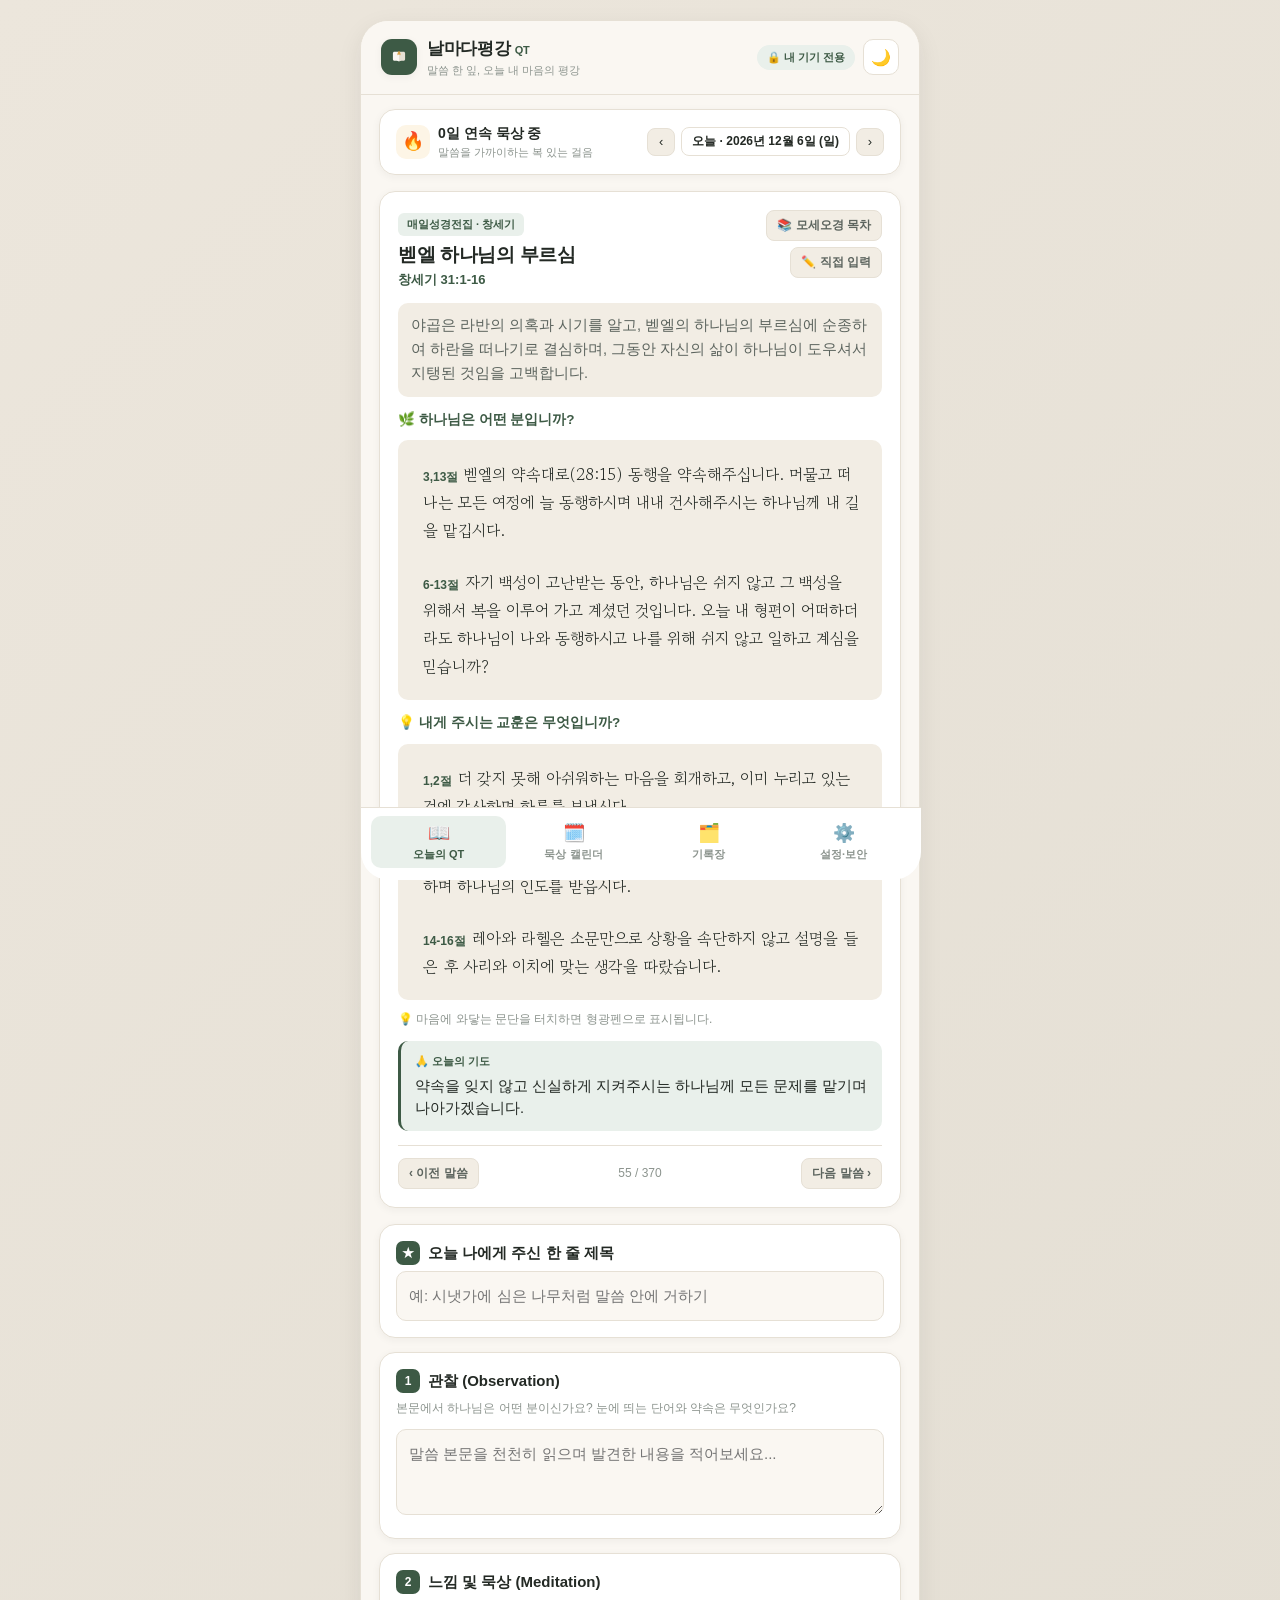
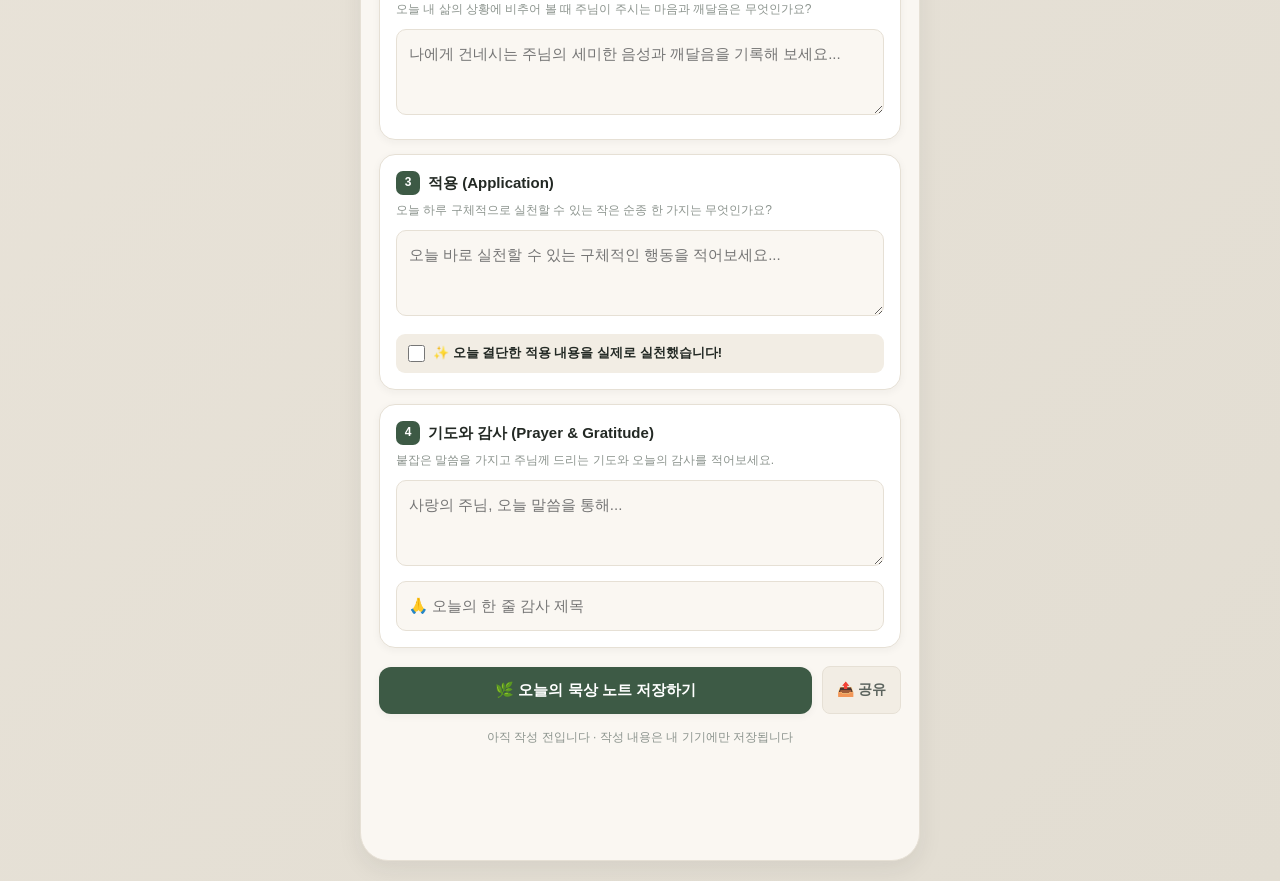
==== index.html @ 90fc3714 "날마다평강 말씀묵상 앱 Co-Authored-By: Claude Fable 5.2 <noreply@anthropic.com>" ====
<!DOCTYPE html>
<html lang="ko">
<head>
  <meta charset="UTF-8" />
  <meta name="viewport" content="width=device-width, initial-scale=1.0, maximum-scale=1.0, user-scalable=no" />
  <meta name="apple-mobile-web-app-capable" content="yes" />
  <meta name="apple-mobile-web-app-status-bar-style" content="default" />
  <meta name="apple-mobile-web-app-title" content="날마다평강" />
  <meta name="theme-color" content="#2F4B38" />
  <title>날마다평강 - 말씀 한 잎, 하루의 평강</title>
  <link rel="icon" type="image/svg+xml" href="./icon.svg" />
  <link rel="apple-touch-icon" href="./icon.svg" />
  <link rel="manifest" href="./manifest.json" />
  <link rel="preconnect" href="https://fonts.googleapis.com" />
  <link rel="preconnect" href="https://fonts.gstatic.com" crossorigin />
  <link
    href="https://fonts.googleapis.com/css2?family=Gaegu:wght@400;700&family=Gowun+Batang:wght@400;700&family=Gowun+Dodum&family=Hahmlet:wght@400;600&family=IBM+Plex+Sans+KR:wght@400;600&family=Jua&family=Nanum+Gothic:wght@400;700&family=Nanum+Myeongjo:wght@400;700&family=Nanum+Pen+Script&family=Noto+Sans+KR:wght@400;500;700&family=Noto+Serif+KR:wght@400;600&family=Sunflower:wght@300;500&display=swap"
    rel="stylesheet"
  />
  <link rel="stylesheet" href="./styles.css" />
</head>
<body>
  <div class="app-shell">
    <!-- 상단 헤더 -->
    <header class="app-header">
      <div class="brand-group">
        <div class="brand-logo" aria-hidden="true">
          <svg viewBox="0 0 512 512" width="24" height="24">
            <path d="M126 176c0-18 14-32 32-32h82c10 0 16 6 16 14v196c-14-10-32-16-54-16h-44c-18 0-32-14-32-32V176z" fill="#FAF7F2"/>
            <path d="M386 176c0-18-14-32-32-32h-82c-10 0-16 6-16 14v196c14-10 32-16 54-16h44c18 0 32-14 32-32V176z" fill="#E6E0D5"/>
            <path d="M256 124c-26 30-38 64-32 96 18-4 32-18 32-38 0 20 14 34 32 38 6-32-6-66-32-96z" fill="#D8A24A"/>
          </svg>
        </div>
        <div>
          <div class="brand-title">날마다평강 <span style="font-size:11px;font-weight:600;color:var(--accent-primary);">QT</span></div>
          <div class="brand-subtitle">말씀 한 잎, 오늘 내 마음의 평강</div>
        </div>
      </div>

      <div class="header-actions">
        <button class="privacy-pill" id="privacyBadgeBtn" title="내 기기에만 저장됨">
          <span>🔒 내 기기 전용</span>
        </button>
        <button class="icon-btn" id="themeToggleBtn" title="다크모드 전환" aria-label="테마 전환">🌙</button>
      </div>
    </header>

    <!-- 상단 스트릭 및 날짜 이동 바 -->
    <section class="streak-bar">
      <div class="streak-item">
        <div class="streak-badge">🔥</div>
        <div>
          <div class="streak-text-main" id="headerStreakCount">0일 연속 묵상 중</div>
          <div class="streak-text-sub">말씀을 가까이하는 복 있는 걸음</div>
        </div>
      </div>

      <div class="date-navigator">
        <button class="date-nav-btn" id="prevDateBtn" title="이전 날짜">‹</button>
        <button class="current-date-btn" id="currentDateLabel" title="클릭하면 오늘로 이동">오늘</button>
        <button class="date-nav-btn" id="nextDateBtn" title="다음 날짜">›</button>
      </div>
    </section>

    <!-- 메인 영역 -->
    <main class="main-content">
      <!-- 탭 1: 오늘의 QT (말씀 본문 + 묵상 노트) -->
      <section class="tab-panel active" id="tab-today">
        <!-- 오늘의 말씀 본문 카드 -->
        <article class="card">
          <div class="card-header">
            <div>
              <span class="badge-tag" id="passageThemeBadge">매일성경 · 창세기</span>
              <h1 class="passage-title" id="passageTitle">혼돈에서 질서로</h1>
              <div class="passage-ref" id="passageRef">창세기 1:1-13</div>
            </div>
            <div style="display: flex; flex-direction: column; gap: 6px; align-items: flex-end;">
              <button class="small-btn" id="openBookIndexBtn">📚 모세오경 목차</button>
              <button class="small-btn" id="editPassageBtn">✏️ 직접 입력</button>
            </div>
          </div>

          <p class="passage-summary" id="passageSummary"></p>

          <div id="godSectionWrap" class="devotional-section">
            <div class="devotional-heading">🌿 하나님은 어떤 분입니까?</div>
            <div class="verse-list" id="godSectionList"></div>
          </div>

          <div id="lessonSectionWrap" class="devotional-section">
            <div class="devotional-heading">💡 내게 주시는 교훈은 무엇입니까?</div>
            <div class="verse-list" id="lessonSectionList"></div>
          </div>

          <div class="verse-hint">
            <span>💡 마음에 와닿는 문단을 터치하면 형광펜으로 표시됩니다.</span>
          </div>

          <div class="guide-box" id="prayerGuideBox">
            <div class="guide-label">🙏 오늘의 기도</div>
            <div class="guide-text" id="guideQuestionText"></div>
          </div>

          <div class="passage-nav-row">
            <button type="button" class="small-btn" id="prevPassageBtn">‹ 이전 말씀</button>
            <span id="passageProgressText" style="font-size: 12px; color: var(--text-muted);">1 / 370</span>
            <button type="button" class="small-btn" id="nextPassageBtn">다음 말씀 ›</button>
          </div>
        </article>

        <!-- 묵상 노트 작성 영역 -->
        <div class="qt-step-list">
          <div class="qt-step-card">
            <div class="qt-step-header">
              <span class="step-pill">★</span>
              <span class="qt-step-title">오늘 나에게 주신 한 줄 제목</span>
            </div>
            <input
              type="text"
              class="qt-input"
              id="qtSummaryTitle"
              placeholder="예: 시냇가에 심은 나무처럼 말씀 안에 거하기"
            />
          </div>

          <div class="qt-step-card">
            <div class="qt-step-header">
              <span class="step-pill">1</span>
              <span class="qt-step-title">관찰 (Observation)</span>
            </div>
            <div class="qt-step-desc">본문에서 하나님은 어떤 분이신가요? 눈에 띄는 단어와 약속은 무엇인가요?</div>
            <textarea
              class="qt-textarea"
              id="qtObservation"
              placeholder="말씀 본문을 천천히 읽으며 발견한 내용을 적어보세요..."
            ></textarea>
          </div>

          <div class="qt-step-card">
            <div class="qt-step-header">
              <span class="step-pill">2</span>
              <span class="qt-step-title">느낌 및 묵상 (Meditation)</span>
            </div>
            <div class="qt-step-desc">오늘 내 삶의 상황에 비추어 볼 때 주님이 주시는 마음과 깨달음은 무엇인가요?</div>
            <textarea
              class="qt-textarea"
              id="qtMeditation"
              placeholder="나에게 건네시는 주님의 세미한 음성과 깨달음을 기록해 보세요..."
            ></textarea>
          </div>

          <div class="qt-step-card">
            <div class="qt-step-header">
              <span class="step-pill">3</span>
              <span class="qt-step-title">적용 (Application)</span>
            </div>
            <div class="qt-step-desc">오늘 하루 구체적으로 실천할 수 있는 작은 순종 한 가지는 무엇인가요?</div>
            <textarea
              class="qt-textarea"
              id="qtApplication"
              placeholder="오늘 바로 실천할 수 있는 구체적인 행동을 적어보세요..."
            ></textarea>
            <label class="action-check-row">
              <input type="checkbox" id="qtActionDone" />
              <span>✨ 오늘 결단한 적용 내용을 실제로 실천했습니다!</span>
            </label>
          </div>

          <div class="qt-step-card">
            <div class="qt-step-header">
              <span class="step-pill">4</span>
              <span class="qt-step-title">기도와 감사 (Prayer &amp; Gratitude)</span>
            </div>
            <div class="qt-step-desc">붙잡은 말씀을 가지고 주님께 드리는 기도와 오늘의 감사를 적어보세요.</div>
            <textarea
              class="qt-textarea"
              id="qtPrayer"
              placeholder="사랑의 주님, 오늘 말씀을 통해..."
            ></textarea>
            <input
              type="text"
              class="qt-input"
              id="qtGratitude"
              style="margin-top: 8px;"
              placeholder="🙏 오늘의 한 줄 감사 제목"
            />
          </div>

          <div class="save-bar">
            <button class="primary-btn" id="saveQtBtn">🌿 오늘의 묵상 노트 저장하기</button>
            <button type="button" class="small-btn" id="openShareModalBtn" style="padding: 14px 14px; font-size: 14px;">📤 공유</button>
          </div>
          <div id="saveStatusText" style="font-size: 12px; color: var(--text-muted); text-align: center;">
            작성 내용은 외부 서버로 전송되지 않고 오직 내 기기에만 저장됩니다.
          </div>
        </div>
      </section>

      <!-- 탭 2: 묵상 캘린더 & 연속 달성 기록 -->
      <section class="tab-panel" id="tab-calendar">
        <div class="stats-grid">
          <div class="stat-card">
            <div class="stat-label">🔥 연속 묵상 달성</div>
            <div><span class="stat-value" id="statStreak">0</span><span class="stat-unit">일째</span></div>
          </div>
          <div class="stat-card">
            <div class="stat-label">📅 이번 달 묵상</div>
            <div><span class="stat-value" id="statMonthly">0</span><span class="stat-unit">회</span></div>
          </div>
          <div class="stat-card">
            <div class="stat-label">📖 총 누적 묵상</div>
            <div><span class="stat-value" id="statTotal">0</span><span class="stat-unit">회</span></div>
          </div>
          <div class="stat-card">
            <div class="stat-label">✨ 말씀 적용 실천율</div>
            <div><span class="stat-value" id="statActionRate">0</span><span class="stat-unit">%</span></div>
          </div>
        </div>

        <div class="card">
          <div class="calendar-header">
            <button class="date-nav-btn" id="calPrevMonthBtn">‹</button>
            <div class="calendar-month-title" id="calendarMonthTitle">2026년 11월</div>
            <button class="date-nav-btn" id="calNextMonthBtn">›</button>
          </div>

          <div class="calendar-weekdays">
            <span>일</span><span>월</span><span>화</span><span>수</span><span>목</span><span>금</span><span>토</span>
          </div>

          <div class="calendar-grid" id="calendarGrid"></div>

          <div style="margin-top: 12px; font-size: 12px; color: var(--text-muted); display: flex; gap: 14px;">
            <span>🌿 묵상 작성 완료</span>
            <span>🌿✨ 말씀 적용 실천 완료</span>
          </div>
        </div>

        <!-- 선택한 날짜의 묵상 미리보기 -->
        <div class="card" id="calendarSelectedPreview"></div>
      </section>

      <!-- 탭 3: 지난 묵상 기록장 (모아보기 & 검색) -->
      <section class="tab-panel" id="tab-history">
        <div class="card">
          <h2 class="passage-title" style="margin-bottom: 6px;">나의 묵상 기록장</h2>
          <p style="font-size: 12.5px; color: var(--text-muted); margin-bottom: 12px;">
            내가 기록한 모든 말씀과 기도를 검색하고 다시 돌아볼 수 있습니다.
          </p>
          <input
            type="search"
            class="qt-input history-search"
            id="historySearchInput"
            placeholder="🔍 본문, 단어, 기도 내용으로 검색..."
          />
          <div class="history-list" id="historyListContainer"></div>
        </div>
      </section>

      <!-- 탭 4: 설정 & 내 기기 보안 -->
      <section class="tab-panel" id="tab-privacy">
        <div class="card">
          <span class="badge-tag">보기 설정</span>
          <h2 class="passage-title" style="margin-bottom: 10px;">글자 크기 및 폰트 설정</h2>

          <div class="font-preview-box font-preview-sticky" id="fontPreviewBox">
            <div class="font-preview-label">실시간 미리보기</div>
            <div class="font-preview-verse">
              <span class="verse-num">1절</span>여호와는 나의 목자시니 내게 부족함이 없으리로다 (시편 23:1)
            </div>
          </div>

          <div class="setting-group" style="margin-top: 14px;">
            <div style="display: flex; align-items: center; justify-content: space-between;">
              <div class="setting-label">글자 크기 (12px ~ 26px)</div>
              <span class="badge-tag" id="fontSizeValueBadge" style="margin-bottom: 0; font-size: 13px;">16px</span>
            </div>
            <div class="font-size-slider-row">
              <button type="button" class="date-nav-btn" id="fontSizeMinusBtn" title="1px 작게">−</button>
              <input type="range" id="fontSizeRange" min="12" max="26" step="1" value="16" class="font-size-range" />
              <button type="button" class="date-nav-btn" id="fontSizePlusBtn" title="1px 크게">+</button>
            </div>
            <div class="option-grid option-grid-5" id="fontSizeOptions">
              <button type="button" class="option-btn" data-size="13">13</button>
              <button type="button" class="option-btn" data-size="15">15</button>
              <button type="button" class="option-btn active" data-size="16">16</button>
              <button type="button" class="option-btn" data-size="18">18</button>
              <button type="button" class="option-btn" data-size="21">21</button>
            </div>
          </div>

          <div class="setting-group" style="margin-top: 14px;">
            <div class="setting-label">글꼴 선택 (스크롤하여 선택 · 13종)</div>
            <div class="font-scroll-list" id="fontFamilyOptions">
              <button type="button" class="option-btn font-list-item active" data-font="gowun-batang" style="font-family: 'Gowun Batang', serif;">
                <span class="font-name">고운바탕</span>
                <span class="font-sub">단아한 명조체</span>
              </button>
              <button type="button" class="option-btn font-list-item" data-font="nanum-myeongjo" style="font-family: 'Nanum Myeongjo', serif;">
                <span class="font-name">나눔명조</span>
                <span class="font-sub">클래식 성경 느낌</span>
              </button>
              <button type="button" class="option-btn font-list-item" data-font="noto-serif" style="font-family: 'Noto Serif KR', serif;">
                <span class="font-name">본명조 (Noto Serif)</span>
                <span class="font-sub">정갈하고 묵직한 명조</span>
              </button>
              <button type="button" class="option-btn font-list-item" data-font="hahmlet" style="font-family: 'Hahmlet', serif;">
                <span class="font-name">함렛 (Hahmlet)</span>
                <span class="font-sub">또렷한 현대 명조</span>
              </button>
              <button type="button" class="option-btn font-list-item" data-font="noto-sans" style="font-family: 'Noto Sans KR', sans-serif;">
                <span class="font-name">본고딕 (Noto Sans)</span>
                <span class="font-sub">깔끔한 표준 고딕</span>
              </button>
              <button type="button" class="option-btn font-list-item" data-font="nanum-gothic" style="font-family: 'Nanum Gothic', sans-serif;">
                <span class="font-name">나눔고딕</span>
                <span class="font-sub">부드러운 고딕체</span>
              </button>
              <button type="button" class="option-btn font-list-item" data-font="ibm-plex" style="font-family: 'IBM Plex Sans KR', sans-serif;">
                <span class="font-name">IBM 플렉스 산스</span>
                <span class="font-sub">세련된 모던 고딕</span>
              </button>
              <button type="button" class="option-btn font-list-item" data-font="gowun-dodum" style="font-family: 'Gowun Dodum', sans-serif;">
                <span class="font-name">고운돋움</span>
                <span class="font-sub">따뜻한 돋움체</span>
              </button>
              <button type="button" class="option-btn font-list-item" data-font="sunflower" style="font-family: 'Sunflower', sans-serif;">
                <span class="font-name">해바라기</span>
                <span class="font-sub">가볍고 산뜻한 서체</span>
              </button>
              <button type="button" class="option-btn font-list-item" data-font="jua" style="font-family: 'Jua', sans-serif;">
                <span class="font-name">주아체</span>
                <span class="font-sub">둥글고 친근한 느낌</span>
              </button>
              <button type="button" class="option-btn font-list-item" data-font="nanum-pen" style="font-family: 'Nanum Pen Script', cursive;">
                <span class="font-name">나눔손글씨 펜</span>
                <span class="font-sub">자연스러운 필기체</span>
              </button>
              <button type="button" class="option-btn font-list-item" data-font="gaegu" style="font-family: 'Gaegu', cursive;">
                <span class="font-name">개구 (Gaegu)</span>
                <span class="font-sub">동글동글 손글씨</span>
              </button>
              <button type="button" class="option-btn font-list-item" data-font="system">
                <span class="font-name">기기 기본 글꼴</span>
                <span class="font-sub">오프라인 100% 동일</span>
              </button>
            </div>
          </div>
        </div>

        <div class="card">
          <span class="badge-tag">100% 기기 내 이중 영구 저장</span>
          <h2 class="passage-title" style="margin-bottom: 8px;">데이터가 절대 지워지지 않게 보호합니다</h2>
          <p style="font-size: 13.5px; color: var(--text-secondary); line-height: 1.65;">
            날마다평강에 기록하시는 모든 묵상 노트와 기도 제목은 <strong>외부 서버로 일절 전송되지 않으며</strong>,
            현재 기기의 <strong>LocalStorage + IndexedDB 두 곳에 실시간으로 동시 이중 저장</strong>됩니다.
          </p>
          <div id="storagePersistStatus" class="font-preview-box" style="margin-top: 10px; font-size: 12.5px; color: var(--accent-primary); font-weight: 600;">
            🛡️ 이중 안전 저장(LocalStorage + IndexedDB) 작동 중
          </div>
          <ul style="margin-top: 12px; padding-left: 18px; font-size: 13px; color: var(--text-secondary); line-height: 1.7;">
            <li>한쪽 브라우저 캐시가 정리되더라도 다른 저장소에서 자동 복구됩니다.</li>
            <li>다른 사람의 기기나 외부 인터넷에서는 내 기록에 절대 접근할 수 없습니다.</li>
            <li>비밀번호를 5회 연속 틀리면 30초간 입력이 잠겨 무차별 대입을 차단합니다.</li>
          </ul>
        </div>

        <div class="card">
          <h3 class="qt-step-title" style="margin-bottom: 6px;">📚 권별 이동 잠금 (PIN 관리)</h3>
          <p style="font-size: 13px; color: var(--text-secondary); margin-bottom: 10px;">
            창세기 외 다른 권(출애굽기·레위기·민수기·신명기)으로 넘어갈 때 PIN을 입력해야 열립니다.
          </p>
          <div id="bookLockStatusList" class="book-lock-chips"></div>
          <div style="display: flex; gap: 8px; flex-wrap: wrap; margin-top: 10px;">
            <button type="button" class="small-btn" id="changeBookPinBtn">🔑 권 이동 PIN 변경</button>
            <button type="button" class="small-btn" id="relockBooksBtn">🔒 창세기 외 모두 다시 잠그기</button>
          </div>
        </div>

        <div class="card">
          <h3 class="qt-step-title" style="margin-bottom: 6px;">🔐 앱 전체 화면 잠금 (4자리 비밀번호)</h3>
          <p id="pinStatusText" style="font-size: 13px; color: var(--text-secondary); margin-bottom: 12px;">
            🔓 현재 비밀번호 잠금이 설정되지 않았습니다
          </p>
          <div style="display: flex; gap: 8px;">
            <button class="small-btn" id="togglePinSetupBtn">4자리 암호 설정</button>
            <button class="small-btn" id="lockNowBtn" style="display: none;">지금 화면 잠그기</button>
          </div>
        </div>

        <div class="card">
          <h3 class="qt-step-title" style="margin-bottom: 6px;">💾 내 기기 백업 파일 보관하기</h3>
          <p style="font-size: 13px; color: var(--text-secondary); margin-bottom: 12px;">
            서버에 저장하지 않으므로, 기기를 변경하거나 브라우저 데이터를 초기화하기 전에 내 묵상 노트를 파일(.json)로 내려받아 소장하실 수 있습니다.
          </p>
          <div style="display: flex; gap: 8px; flex-wrap: wrap;">
            <button class="small-btn" id="exportDataBtn">📥 내 기기로 백업 파일 내려받기</button>
            <button class="small-btn" id="importDataBtn">📤 백업 파일 불러오기</button>
            <button type="button" class="small-btn" id="shareAppLinkBtn">🔗 앱 링크 공유하기</button>
            <button type="button" class="small-btn" id="shareAppFileBtn">📲 앱 파일(.html) 공유</button>
            <input type="file" id="importFileInput" accept=".json" style="display: none;" />
          </div>
          <div style="margin-top: 12px; padding-top: 12px; border-top: 1px dashed var(--border-color);">
            <label for="appShareUrlInput" style="display: block; font-size: 12.5px; font-weight: 600; color: var(--text-secondary); margin-bottom: 6px;">
              🌐 내 앱 공유 주소 (Netlify 등 웹 주소를 저장하면 로컬에서도 바로 공유됩니다)
            </label>
            <div style="display: flex; gap: 6px; align-items: center;">
              <input
                type="url"
                id="appShareUrlInput"
                class="search-input"
                style="flex: 1; margin-bottom: 0; padding: 8px 10px; font-size: 13px;"
                placeholder="https://내사이트이름.netlify.app"
              />
              <button type="button" class="small-btn" id="saveAppShareUrlBtn" style="white-space: nowrap;">저장</button>
            </div>
          </div>
        </div>
      </section>
    </main>

    <!-- 하단 내비게이션 탭 -->
    <nav class="bottom-nav" aria-label="주요 메뉴">
      <button class="nav-tab active" data-target="tab-today">
        <span class="nav-tab-icon">📖</span>
        <span>오늘의 QT</span>
      </button>
      <button class="nav-tab" data-target="tab-calendar">
        <span class="nav-tab-icon">🗓️</span>
        <span>묵상 캘린더</span>
      </button>
      <button class="nav-tab" data-target="tab-history">
        <span class="nav-tab-icon">🗂️</span>
        <span>기록장</span>
      </button>
      <button class="nav-tab" data-target="tab-privacy">
        <span class="nav-tab-icon">⚙️</span>
        <span>설정·보안</span>
      </button>
    </nav>
  </div>

  <!-- 모세오경 목차 선택 모달 -->
  <div class="modal-overlay" id="bookIndexModal">
    <div class="modal-box modal-box-tall">
      <div style="display: flex; align-items: center; justify-content: space-between; margin-bottom: 10px;">
        <div>
          <h3 class="passage-title" style="font-size: 17px;">📚 매일성경전집 1 · 모세오경</h3>
          <p style="font-size: 12px; color: var(--text-muted);">원하는 권과 본문을 선택해 묵상하세요 (총 370편)</p>
        </div>
        <button type="button" class="small-btn" id="closeBookIndexBtn">닫기</button>
      </div>

      <div class="book-tabs" id="bookIndexTabs"></div>

      <input
        type="search"
        class="qt-input"
        id="bookIndexSearch"
        style="margin-bottom: 10px; padding: 9px 12px;"
        placeholder="🔍 제목 또는 성경 장절 검색 (예: 23장, 아브라함, 십계명)"
      />

      <div class="index-list" id="bookIndexList"></div>
    </div>
  </div>

  <!-- 본문 직접 입력/수정 모달 -->
  <div class="modal-overlay" id="customPassageModal">
    <div class="modal-box">
      <h3 class="passage-title" style="margin-bottom: 6px;">말씀 본문 직접 입력</h3>
      <p style="font-size: 12px; color: var(--text-muted); margin-bottom: 12px;">
        교회 주보나 사용 중인 QT 책의 본문을 직접 입력하여 묵상할 수 있습니다.
      </p>
      <div style="display: flex; flex-direction: column; gap: 10px;">
        <input type="text" class="qt-input" id="customTitleInput" placeholder="본문 제목 (예: 선한 목자 되신 주님)" />
        <input type="text" class="qt-input" id="customRefInput" placeholder="성경 장절 (예: 요한복음 10장 11~15절)" />
        <input type="text" class="qt-input" id="customGuideInput" placeholder="묵상 질문 (선택사항)" />
        <textarea
          class="qt-textarea"
          id="customVersesInput"
          style="min-height: 130px;"
          placeholder="한 줄에 한 절씩 입력해 주세요.&#10;11. 나는 선한 목자라 선한 목자는 양들을 위하여 목숨을 버리거니와"
        ></textarea>
        <div style="display: flex; gap: 8px; justify-content: flex-end; margin-top: 6px;">
          <button class="small-btn" id="closeCustomModalBtn">취소</button>
          <button class="primary-btn" id="saveCustomPassageBtn" style="padding: 10px 16px; flex: 0 0 auto;">저장하기</button>
        </div>
      </div>
    </div>
  </div>

  <!-- 묵상 외부 공유 모달 -->
  <div class="modal-overlay" id="shareModal">
    <div class="modal-box">
      <div style="display: flex; align-items: center; justify-content: space-between; margin-bottom: 8px;">
        <h3 class="passage-title" style="font-size: 17px;">📤 묵상 나눔 공유하기</h3>
        <button type="button" class="small-btn" id="closeShareModalBtn">닫기</button>
      </div>
      <p style="font-size: 12px; color: var(--text-muted); margin-bottom: 10px;">
        외부(카카오톡·문자·메모 등)로 보낼 항목만 선택하세요.
      </p>
      <div style="display: flex; flex-wrap: wrap; gap: 10px; margin-bottom: 10px; font-size: 12.5px;">
        <label style="display: flex; align-items: center; gap: 4px; cursor: pointer;">
          <input type="checkbox" id="shareIncludePassage" checked /> 말씀·기도문
        </label>
        <label style="display: flex; align-items: center; gap: 4px; cursor: pointer;">
          <input type="checkbox" id="shareIncludeNotes" checked /> 내 묵상 노트
        </label>
        <label style="display: flex; align-items: center; gap: 4px; cursor: pointer;">
          <input type="checkbox" id="shareIncludeLink" checked /> 앱 링크 포함
        </label>
      </div>
      <textarea
        class="qt-textarea"
        id="sharePreviewText"
        style="min-height: 170px; font-size: 13px;"
        readonly
      ></textarea>
      <div style="display: flex; gap: 8px; margin-top: 12px;">
        <button type="button" class="small-btn" id="copyShareTextBtn" style="flex: 1; padding: 11px;">📋 텍스트 복사</button>
        <button type="button" class="primary-btn" id="nativeShareBtn" style="flex: 1.3; padding: 11px; font-size: 14px;">📤 카톡·앱으로 공유</button>
      </div>
    </div>
  </div>

  <!-- 4자리 PIN 잠금 모달 -->
  <div class="lock-overlay" id="pinLockOverlay">
    <div class="modal-box" style="text-align: center;">
      <div style="font-size: 28px; margin-bottom: 6px;">🔒</div>
      <h3 class="passage-title" id="pinLockTitle">날마다평강 잠금 해제</h3>
      <p style="font-size: 12.5px; color: var(--text-muted); margin-top: 4px;" id="pinLockDesc">
        설정하신 4자리 비밀번호를 입력해 주세요.
      </p>

      <div class="pin-dots" id="pinDots">
        <div class="pin-dot"></div>
        <div class="pin-dot"></div>
        <div class="pin-dot"></div>
        <div class="pin-dot"></div>
      </div>

      <div class="pin-keypad">
        <button class="pin-key" data-key="1">1</button>
        <button class="pin-key" data-key="2">2</button>
        <button class="pin-key" data-key="3">3</button>
        <button class="pin-key" data-key="4">4</button>
        <button class="pin-key" data-key="5">5</button>
        <button class="pin-key" data-key="6">6</button>
        <button class="pin-key" data-key="7">7</button>
        <button class="pin-key" data-key="8">8</button>
        <button class="pin-key" data-key="9">9</button>
        <button class="pin-key" data-key="clear" style="font-size: 13px;">초기화</button>
        <button class="pin-key" data-key="0">0</button>
        <button class="pin-key" data-key="back" style="font-size: 14px;">⌫</button>
      </div>

      <button class="small-btn" id="pinCancelBtn" style="margin-top: 14px; display: none;">취소</button>
    </div>
  </div>

  <div class="toast" id="toast" role="status" aria-live="polite"></div>

  <script src="./data/genesis.js"></script>
  <script src="./data/exodus.js"></script>
  <script src="./data/leviticus.js"></script>
  <script src="./data/numbers.js"></script>
  <script src="./data/deuteronomy.js"></script>
  <script src="./data/passages.js"></script>
  <script src="./app.js"></script>
  <script>
    if ("serviceWorker" in navigator && location.protocol.startsWith("http")) {
      window.addEventListener("load", () => {
        navigator.serviceWorker.register("./sw.js").catch(() => {});
      });
    }
  </script>
</body>
</html>
---- styles.css ----
:root {
  --bg-main: #FAF7F2;
  --bg-card: #FFFFFF;
  --bg-subtle: #F2EDE4;
  --bg-accent-soft: #E9F0EB;
  --bg-gold-soft: #FDF5E6;
  --text-primary: #232924;
  --text-secondary: #5C645E;
  --text-muted: #8C948E;
  --accent-primary: #3D5A45;
  --accent-primary-hover: #2E4635;
  --accent-gold: #C6862E;
  --accent-coral: #D96B43;
  --border-color: #E6E0D5;
  --shadow-sm: 0 2px 8px rgba(35, 41, 36, 0.05);
  --shadow-md: 0 8px 24px rgba(35, 41, 36, 0.08);
  --radius-sm: 10px;
  --radius-md: 16px;
  --radius-lg: 22px;
  --font-sans: -apple-system, BlinkMacSystemFont, "Apple SD Gothic Neo", "Pretendard", "Noto Sans KR", sans-serif;
  --font-serif: "Nanum Myeongjo", "AppleMyungjo", Georgia, serif;
  --font-passage: var(--font-serif);
  --verse-size: 15.5px;
  --note-size: 14px;
  --guide-size: 13.5px;
}

[data-theme="dark"] {
  --bg-main: #141815;
  --bg-card: #1E2420;
  --bg-subtle: #262E29;
  --bg-accent-soft: #233328;
  --bg-gold-soft: #332B1D;
  --text-primary: #EFECE6;
  --text-secondary: #B4BCB6;
  --text-muted: #768078;
  --accent-primary: #669975;
  --accent-primary-hover: #7AB08A;
  --accent-gold: #E5A94E;
  --accent-coral: #E8825C;
  --border-color: #2E3731;
  --shadow-sm: 0 2px 8px rgba(0, 0, 0, 0.25);
  --shadow-md: 0 8px 24px rgba(0, 0, 0, 0.4);
}

* {
  box-sizing: border-box;
  margin: 0;
  padding: 0;
  -webkit-tap-highlight-color: transparent;
}

body {
  font-family: var(--font-sans);
  background-color: var(--bg-main);
  color: var(--text-primary);
  line-height: 1.6;
  min-height: 100vh;
  display: flex;
  justify-content: center;
  transition: background-color 0.25s ease, color 0.25s ease;
}

.app-shell {
  width: 100%;
  max-width: 560px;
  min-height: 100vh;
  background-color: var(--bg-main);
  display: flex;
  flex-direction: column;
  position: relative;
  padding-bottom: 88px;
}

@media (min-width: 600px) {
  body {
    background: linear-gradient(135deg, #ECE6DC 0%, #E2DDD2 100%);
    padding: 20px 12px;
  }
  [data-theme="dark"] body {
    background: #0D100E;
  }
  .app-shell {
    min-height: calc(100vh - 40px);
    border-radius: 28px;
    box-shadow: var(--shadow-md);
    border: 1px solid var(--border-color);
    overflow: hidden;
  }
}

/* 상단 헤더 */
.app-header {
  position: sticky;
  top: 0;
  z-index: 30;
  background: var(--bg-main);
  backdrop-filter: blur(12px);
  border-bottom: 1px solid var(--border-color);
  padding: 14px 20px;
  display: flex;
  align-items: center;
  justify-content: space-between;
}

.brand-group {
  display: flex;
  align-items: center;
  gap: 10px;
}

.brand-logo {
  width: 36px;
  height: 36px;
  border-radius: 11px;
  background: var(--accent-primary);
  color: #fff;
  display: flex;
  align-items: center;
  justify-content: center;
  font-size: 18px;
  box-shadow: var(--shadow-sm);
}

.brand-title {
  font-size: 17px;
  font-weight: 700;
  letter-spacing: -0.02em;
}

.brand-subtitle {
  font-size: 11px;
  color: var(--text-muted);
  display: flex;
  align-items: center;
  gap: 4px;
}

.privacy-pill {
  display: inline-flex;
  align-items: center;
  gap: 4px;
  font-size: 11px;
  font-weight: 600;
  padding: 4px 9px;
  border-radius: 999px;
  background: var(--bg-accent-soft);
  color: var(--accent-primary);
  cursor: pointer;
  border: 1px solid transparent;
  transition: all 0.15s ease;
}

.privacy-pill:hover {
  border-color: var(--accent-primary);
}

.header-actions {
  display: flex;
  align-items: center;
  gap: 8px;
}

.icon-btn {
  width: 36px;
  height: 36px;
  border-radius: 10px;
  border: 1px solid var(--border-color);
  background: var(--bg-card);
  color: var(--text-primary);
  display: flex;
  align-items: center;
  justify-content: center;
  cursor: pointer;
  font-size: 16px;
  transition: all 0.15s ease;
}

.icon-btn:hover {
  background: var(--bg-subtle);
}

/* 스트릭 요약 배너 */
.streak-bar {
  margin: 14px 18px 0;
  padding: 12px 16px;
  background: var(--bg-card);
  border: 1px solid var(--border-color);
  border-radius: var(--radius-md);
  display: flex;
  align-items: center;
  justify-content: space-between;
  box-shadow: var(--shadow-sm);
}

.streak-item {
  display: flex;
  align-items: center;
  gap: 8px;
}

.streak-badge {
  width: 34px;
  height: 34px;
  border-radius: 10px;
  background: var(--bg-gold-soft);
  color: var(--accent-gold);
  display: flex;
  align-items: center;
  justify-content: center;
  font-size: 18px;
}

.streak-text-main {
  font-size: 14px;
  font-weight: 700;
}

.streak-text-sub {
  font-size: 11px;
  color: var(--text-muted);
}

.date-navigator {
  display: flex;
  align-items: center;
  gap: 6px;
}

.date-nav-btn {
  width: 28px;
  height: 28px;
  border-radius: 8px;
  border: 1px solid var(--border-color);
  background: var(--bg-subtle);
  color: var(--text-primary);
  cursor: pointer;
  font-size: 13px;
  display: flex;
  align-items: center;
  justify-content: center;
}

.current-date-btn {
  padding: 5px 10px;
  border-radius: 8px;
  border: 1px solid var(--border-color);
  background: var(--bg-card);
  color: var(--text-primary);
  font-size: 12px;
  font-weight: 600;
  cursor: pointer;
}

/* 메인 컨텐츠 영역 */
.main-content {
  padding: 16px 18px 24px;
  display: flex;
  flex-direction: column;
  gap: 16px;
  flex: 1;
}

.tab-panel {
  display: none;
  flex-direction: column;
  gap: 16px;
  animation: fadeIn 0.2s ease;
}

.tab-panel.active {
  display: flex;
}

@keyframes fadeIn {
  from { opacity: 0; transform: translateY(4px); }
  to { opacity: 1; transform: translateY(0); }
}

/* 카드 공통 */
.card {
  background: var(--bg-card);
  border: 1px solid var(--border-color);
  border-radius: var(--radius-md);
  padding: 18px;
  box-shadow: var(--shadow-sm);
}

.card-header {
  display: flex;
  align-items: flex-start;
  justify-content: space-between;
  gap: 12px;
  margin-bottom: 12px;
}

.badge-tag {
  display: inline-block;
  padding: 3px 9px;
  border-radius: 6px;
  font-size: 11px;
  font-weight: 700;
  background: var(--bg-accent-soft);
  color: var(--accent-primary);
  margin-bottom: 6px;
}

.passage-title {
  font-size: 19px;
  font-weight: 700;
  line-height: 1.35;
  letter-spacing: -0.02em;
}

.passage-ref {
  font-size: 13px;
  color: var(--accent-primary);
  font-weight: 600;
  margin-top: 2px;
}

.small-btn {
  padding: 6px 10px;
  border-radius: 8px;
  border: 1px solid var(--border-color);
  background: var(--bg-subtle);
  color: var(--text-secondary);
  font-size: 12px;
  font-weight: 600;
  cursor: pointer;
  white-space: nowrap;
}

.small-btn:hover {
  background: var(--bg-accent-soft);
  color: var(--accent-primary);
}

/* 말씀 본문 리스트 */
.verse-list {
  display: flex;
  flex-direction: column;
  gap: 8px;
  margin-top: 10px;
  padding: 12px;
  background: var(--bg-subtle);
  border-radius: var(--radius-sm);
}

.verse-item {
  padding: 8px 10px;
  border-radius: 8px;
  font-family: var(--font-passage);
  font-size: var(--verse-size);
  line-height: 1.75;
  cursor: pointer;
  transition: all 0.15s ease;
  border-left: 3px solid transparent;
}

.verse-item:hover {
  background: var(--bg-card);
}

.verse-item.selected {
  background: var(--bg-gold-soft);
  border-left-color: var(--accent-gold);
}

.verse-num {
  font-family: var(--font-sans);
  font-size: 12px;
  font-weight: 700;
  color: var(--accent-primary);
  margin-right: 6px;
}

.verse-hint {
  font-size: 12px;
  color: var(--text-muted);
  margin-top: 10px;
  display: flex;
  align-items: center;
  justify-content: space-between;
}

/* 오늘의 길잡이 질문 박스 */
.guide-box {
  margin-top: 12px;
  padding: 12px 14px;
  border-radius: var(--radius-sm);
  background: var(--bg-accent-soft);
  border-left: 3px solid var(--accent-primary);
}

.guide-label {
  font-size: 11px;
  font-weight: 700;
  color: var(--accent-primary);
  margin-bottom: 4px;
}

.guide-text {
  font-size: var(--guide-size);
  color: var(--text-primary);
  line-height: 1.55;
}

/* 묵상 노트 폼 (관찰/느낌/적용/기도) */
.qt-step-list {
  display: flex;
  flex-direction: column;
  gap: 14px;
}

.qt-step-card {
  background: var(--bg-card);
  border: 1px solid var(--border-color);
  border-radius: var(--radius-md);
  padding: 16px;
  box-shadow: var(--shadow-sm);
}

.qt-step-header {
  display: flex;
  align-items: center;
  gap: 8px;
  margin-bottom: 6px;
}

.step-pill {
  width: 24px;
  height: 24px;
  border-radius: 7px;
  background: var(--accent-primary);
  color: #fff;
  font-size: 12px;
  font-weight: 700;
  display: flex;
  align-items: center;
  justify-content: center;
}

.qt-step-title {
  font-size: 15px;
  font-weight: 700;
}

.qt-step-desc {
  font-size: 12px;
  color: var(--text-muted);
  margin-bottom: 10px;
}

.qt-textarea, .qt-input {
  width: 100%;
  border: 1px solid var(--border-color);
  border-radius: 10px;
  background: var(--bg-main);
  color: var(--text-primary);
  font-family: var(--font-sans);
  font-size: var(--note-size);
  line-height: 1.6;
  padding: 12px;
  resize: vertical;
  transition: border-color 0.15s ease;
}

.qt-textarea:focus, .qt-input:focus {
  outline: none;
  border-color: var(--accent-primary);
}

.qt-textarea {
  min-height: 86px;
}

.action-check-row {
  display: flex;
  align-items: center;
  gap: 8px;
  margin-top: 10px;
  padding: 9px 12px;
  background: var(--bg-subtle);
  border-radius: 9px;
  cursor: pointer;
  font-size: 13px;
  font-weight: 600;
}

.action-check-row input[type="checkbox"] {
  width: 17px;
  height: 17px;
  accent-color: var(--accent-primary);
  cursor: pointer;
}

.save-bar {
  display: flex;
  align-items: center;
  justify-content: space-between;
  gap: 10px;
  margin-top: 4px;
}

.primary-btn {
  flex: 1;
  padding: 14px 18px;
  border: none;
  border-radius: 12px;
  background: var(--accent-primary);
  color: #fff;
  font-size: 15px;
  font-weight: 700;
  cursor: pointer;
  transition: background 0.15s ease, transform 0.1s ease;
  box-shadow: var(--shadow-sm);
}

.primary-btn:hover {
  background: var(--accent-primary-hover);
}

.primary-btn:active {
  transform: scale(0.99);
}

/* 캘린더 & 스트릭 탭 */
.stats-grid {
  display: grid;
  grid-template-columns: repeat(2, 1fr);
  gap: 10px;
}

.stat-card {
  background: var(--bg-card);
  border: 1px solid var(--border-color);
  border-radius: var(--radius-md);
  padding: 14px 16px;
  box-shadow: var(--shadow-sm);
}

.stat-label {
  font-size: 12px;
  color: var(--text-muted);
  margin-bottom: 4px;
}

.stat-value {
  font-size: 22px;
  font-weight: 800;
  color: var(--accent-primary);
}

.stat-unit {
  font-size: 13px;
  font-weight: 600;
  color: var(--text-secondary);
  margin-left: 2px;
}

.calendar-header {
  display: flex;
  align-items: center;
  justify-content: space-between;
  margin-bottom: 14px;
}

.calendar-month-title {
  font-size: 16px;
  font-weight: 700;
}

.calendar-weekdays {
  display: grid;
  grid-template-columns: repeat(7, 1fr);
  text-align: center;
  font-size: 12px;
  font-weight: 600;
  color: var(--text-muted);
  margin-bottom: 8px;
}

.calendar-grid {
  display: grid;
  grid-template-columns: repeat(7, 1fr);
  gap: 6px;
}

.cal-day {
  aspect-ratio: 1 / 1.08;
  border-radius: 10px;
  border: 1px solid transparent;
  background: var(--bg-subtle);
  display: flex;
  flex-direction: column;
  align-items: center;
  justify-content: center;
  cursor: pointer;
  font-size: 13px;
  font-weight: 600;
  position: relative;
  transition: all 0.15s ease;
}

.cal-day.empty {
  background: transparent;
  cursor: default;
}

.cal-day:not(.empty):hover {
  border-color: var(--accent-primary);
}

.cal-day.today {
  border: 1.5px solid var(--accent-primary);
}

.cal-day.completed {
  background: var(--bg-accent-soft);
  color: var(--accent-primary);
  font-weight: 700;
}

.cal-day.selected {
  box-shadow: 0 0 0 2px var(--accent-gold);
}

.cal-stamp {
  font-size: 11px;
  line-height: 1;
  margin-top: 2px;
}

/* 모아보기 리스트 */
.history-search {
  margin-bottom: 12px;
}

.history-list {
  display: flex;
  flex-direction: column;
  gap: 10px;
}

.history-item {
  background: var(--bg-card);
  border: 1px solid var(--border-color);
  border-radius: var(--radius-md);
  padding: 14px 16px;
  cursor: pointer;
  transition: border-color 0.15s ease;
}

.history-item:hover {
  border-color: var(--accent-primary);
}

.history-meta {
  display: flex;
  align-items: center;
  justify-content: space-between;
  font-size: 12px;
  color: var(--text-muted);
  margin-bottom: 4px;
}

.history-title {
  font-size: 15px;
  font-weight: 700;
  margin-bottom: 6px;
}

.history-preview {
  font-size: 13px;
  color: var(--text-secondary);
  display: -webkit-box;
  -webkit-line-clamp: 2;
  -webkit-box-orient: vertical;
  overflow: hidden;
}

/* 하단 내비게이션 탭 바 */
.bottom-nav {
  position: fixed;
  bottom: 0;
  width: 100%;
  max-width: 560px;
  background: var(--bg-card);
  border-top: 1px solid var(--border-color);
  display: grid;
  grid-template-columns: repeat(4, 1fr);
  padding: 8px 10px 12px;
  z-index: 40;
}

@media (min-width: 600px) {
  .bottom-nav {
    border-bottom-left-radius: 28px;
    border-bottom-right-radius: 28px;
    bottom: 20px;
  }
}

.nav-tab {
  border: none;
  background: transparent;
  color: var(--text-muted);
  display: flex;
  flex-direction: column;
  align-items: center;
  gap: 3px;
  padding: 6px 4px;
  border-radius: 10px;
  cursor: pointer;
  font-size: 11px;
  font-weight: 600;
  transition: all 0.15s ease;
}

.nav-tab-icon {
  font-size: 18px;
}

.nav-tab.active {
  color: var(--accent-primary);
  background: var(--bg-accent-soft);
}

/* 잠금 화면 모달 & 토스트 */
.lock-overlay, .modal-overlay {
  position: fixed;
  top: 0;
  right: 0;
  bottom: 0;
  left: 0;
  width: 100%;
  height: 100%;
  background: rgba(20, 24, 21, 0.72);
  -webkit-backdrop-filter: blur(8px);
  backdrop-filter: blur(8px);
  z-index: 100;
  display: none;
  align-items: center;
  justify-content: center;
  padding: 20px;
}

.lock-overlay.active, .modal-overlay.active {
  display: flex;
}

.modal-box {
  width: 100%;
  max-width: 400px;
  background: var(--bg-card);
  border: 1px solid var(--border-color);
  border-radius: 20px;
  padding: 24px;
  box-shadow: var(--shadow-md);
  max-height: 100%;
  overflow-y: auto;
  -webkit-overflow-scrolling: touch;
}

.pin-dots {
  display: flex;
  justify-content: center;
  gap: 14px;
  margin: 20px 0;
}

.pin-dot {
  width: 14px;
  height: 14px;
  border-radius: 50%;
  border: 2px solid var(--accent-primary);
  background: transparent;
}

.pin-dot.filled {
  background: var(--accent-primary);
}

.pin-keypad {
  display: grid;
  grid-template-columns: repeat(3, 1fr);
  gap: 10px;
  margin-top: 12px;
}

.pin-key {
  padding: 14px;
  border-radius: 12px;
  border: 1px solid var(--border-color);
  background: var(--bg-subtle);
  color: var(--text-primary);
  font-size: 18px;
  font-weight: 700;
  cursor: pointer;
}

.pin-key:active {
  background: var(--bg-accent-soft);
}

.toast {
  position: fixed;
  bottom: 90px;
  left: 50%;
  transform: translateX(-50%) translateY(20px);
  background: var(--text-primary);
  color: var(--bg-card);
  padding: 10px 18px;
  border-radius: 999px;
  font-size: 13px;
  font-weight: 600;
  opacity: 0;
  pointer-events: none;
  transition: all 0.25s ease;
  z-index: 120;
  box-shadow: var(--shadow-md);
}

.toast.show {
  opacity: 1;
  transform: translateX(-50%) translateY(0);
}

/* 보기 설정 (글자 크기 & 폰트) */
.setting-group {
  display: flex;
  flex-direction: column;
  gap: 8px;
}

.setting-label {
  font-size: 13px;
  font-weight: 700;
  color: var(--text-secondary);
}

.option-grid {
  display: grid;
  gap: 8px;
}

.option-grid-4 {
  grid-template-columns: repeat(4, 1fr);
}

.option-grid-5 {
  grid-template-columns: repeat(5, 1fr);
}

.font-size-slider-row {
  display: flex;
  align-items: center;
  gap: 10px;
  margin: 4px 0 2px;
}

.font-size-range {
  flex: 1;
  accent-color: var(--accent-primary);
  cursor: pointer;
  height: 6px;
}

.option-grid-2 {
  grid-template-columns: repeat(2, 1fr);
}

.option-btn {
  padding: 10px 8px;
  border-radius: 10px;
  border: 1px solid var(--border-color);
  background: var(--bg-subtle);
  color: var(--text-primary);
  font-family: inherit;
  font-size: 13px;
  font-weight: 600;
  cursor: pointer;
  display: flex;
  flex-direction: column;
  align-items: center;
  justify-content: center;
  gap: 2px;
  transition: all 0.15s ease;
}

.option-btn:hover {
  border-color: var(--accent-primary);
}

.option-btn.active {
  background: var(--bg-accent-soft);
  border-color: var(--accent-primary);
  color: var(--accent-primary);
  font-weight: 700;
}

.option-btn .font-name {
  font-size: 13.5px;
}

.option-btn .font-sub {
  font-size: 11px;
  color: var(--text-muted);
  font-weight: 500;
}

.option-btn.active .font-sub {
  color: var(--accent-primary);
}

.font-preview-box {
  margin-top: 8px;
  padding: 12px 14px;
  border-radius: var(--radius-sm);
  background: var(--bg-subtle);
  border: 1px solid var(--border-color);
}

.font-preview-sticky {
  position: sticky;
  top: 66px;
  z-index: 10;
  box-shadow: var(--shadow-sm);
}

.font-scroll-list {
  max-height: 210px;
  overflow-y: auto;
  display: flex;
  flex-direction: column;
  gap: 6px;
  padding-right: 4px;
}

.font-list-item {
  flex-direction: row !important;
  justify-content: space-between !important;
  padding: 10px 14px !important;
}

.font-preview-label {
  font-size: 11px;
  font-weight: 700;
  color: var(--text-muted);
  margin-bottom: 4px;
}

.font-preview-verse {
  font-family: var(--font-passage);
  font-size: var(--verse-size);
  line-height: 1.7;
  color: var(--text-primary);
}

/* 매일성경 모세오경 묵상집 스타일 */
.passage-summary {
  font-size: var(--guide-size);
  line-height: 1.65;
  color: var(--text-secondary);
  background: var(--bg-subtle);
  padding: 11px 13px;
  border-radius: var(--radius-sm);
  margin-bottom: 12px;
}

.devotional-section {
  margin-top: 12px;
}

.devotional-heading {
  font-size: 13.5px;
  font-weight: 700;
  color: var(--accent-primary);
  margin-bottom: 6px;
}

.passage-nav-row {
  display: flex;
  align-items: center;
  justify-content: space-between;
  margin-top: 14px;
  padding-top: 12px;
  border-top: 1px solid var(--border-color);
}

.modal-box-tall {
  max-width: 480px;
  max-height: 82vh;
  display: flex;
  flex-direction: column;
}

.book-tabs {
  display: flex;
  gap: 6px;
  overflow-x: auto;
  padding-bottom: 8px;
  margin-bottom: 8px;
}

.book-tab-btn {
  padding: 6px 11px;
  border-radius: 999px;
  border: 1px solid var(--border-color);
  background: var(--bg-subtle);
  color: var(--text-secondary);
  font-size: 12.5px;
  font-weight: 600;
  white-space: nowrap;
  cursor: pointer;
}

.book-tab-btn.active {
  background: var(--accent-primary);
  border-color: var(--accent-primary);
  color: #fff;
}

.index-list {
  flex: 1;
  overflow-y: auto;
  display: flex;
  flex-direction: column;
  gap: 6px;
  padding-right: 4px;
}

.index-item {
  padding: 10px 12px;
  border-radius: 10px;
  border: 1px solid var(--border-color);
  background: var(--bg-main);
  cursor: pointer;
  display: flex;
  align-items: center;
  justify-content: space-between;
  gap: 10px;
  transition: border-color 0.15s ease;
}

.index-item:hover,
.index-item.active {
  border-color: var(--accent-primary);
  background: var(--bg-accent-soft);
}

.index-item-title {
  font-size: 13.5px;
  font-weight: 700;
  color: var(--text-primary);
}

.index-item-ref {
  font-size: 12px;
  color: var(--accent-primary);
  font-weight: 600;
  white-space: nowrap;
}

.book-lock-chips {
  display: flex;
  flex-wrap: wrap;
  gap: 6px;
}

.book-lock-chip {
  font-size: 12px;
  font-weight: 600;
  padding: 5px 10px;
  border-radius: 999px;
  border: 1px solid var(--border-color);
  background: var(--bg-subtle);
  color: var(--text-secondary);
}

.book-lock-chip.unlocked {
  background: var(--bg-accent-soft);
  border-color: var(--accent-primary);
  color: var(--accent-primary);
}
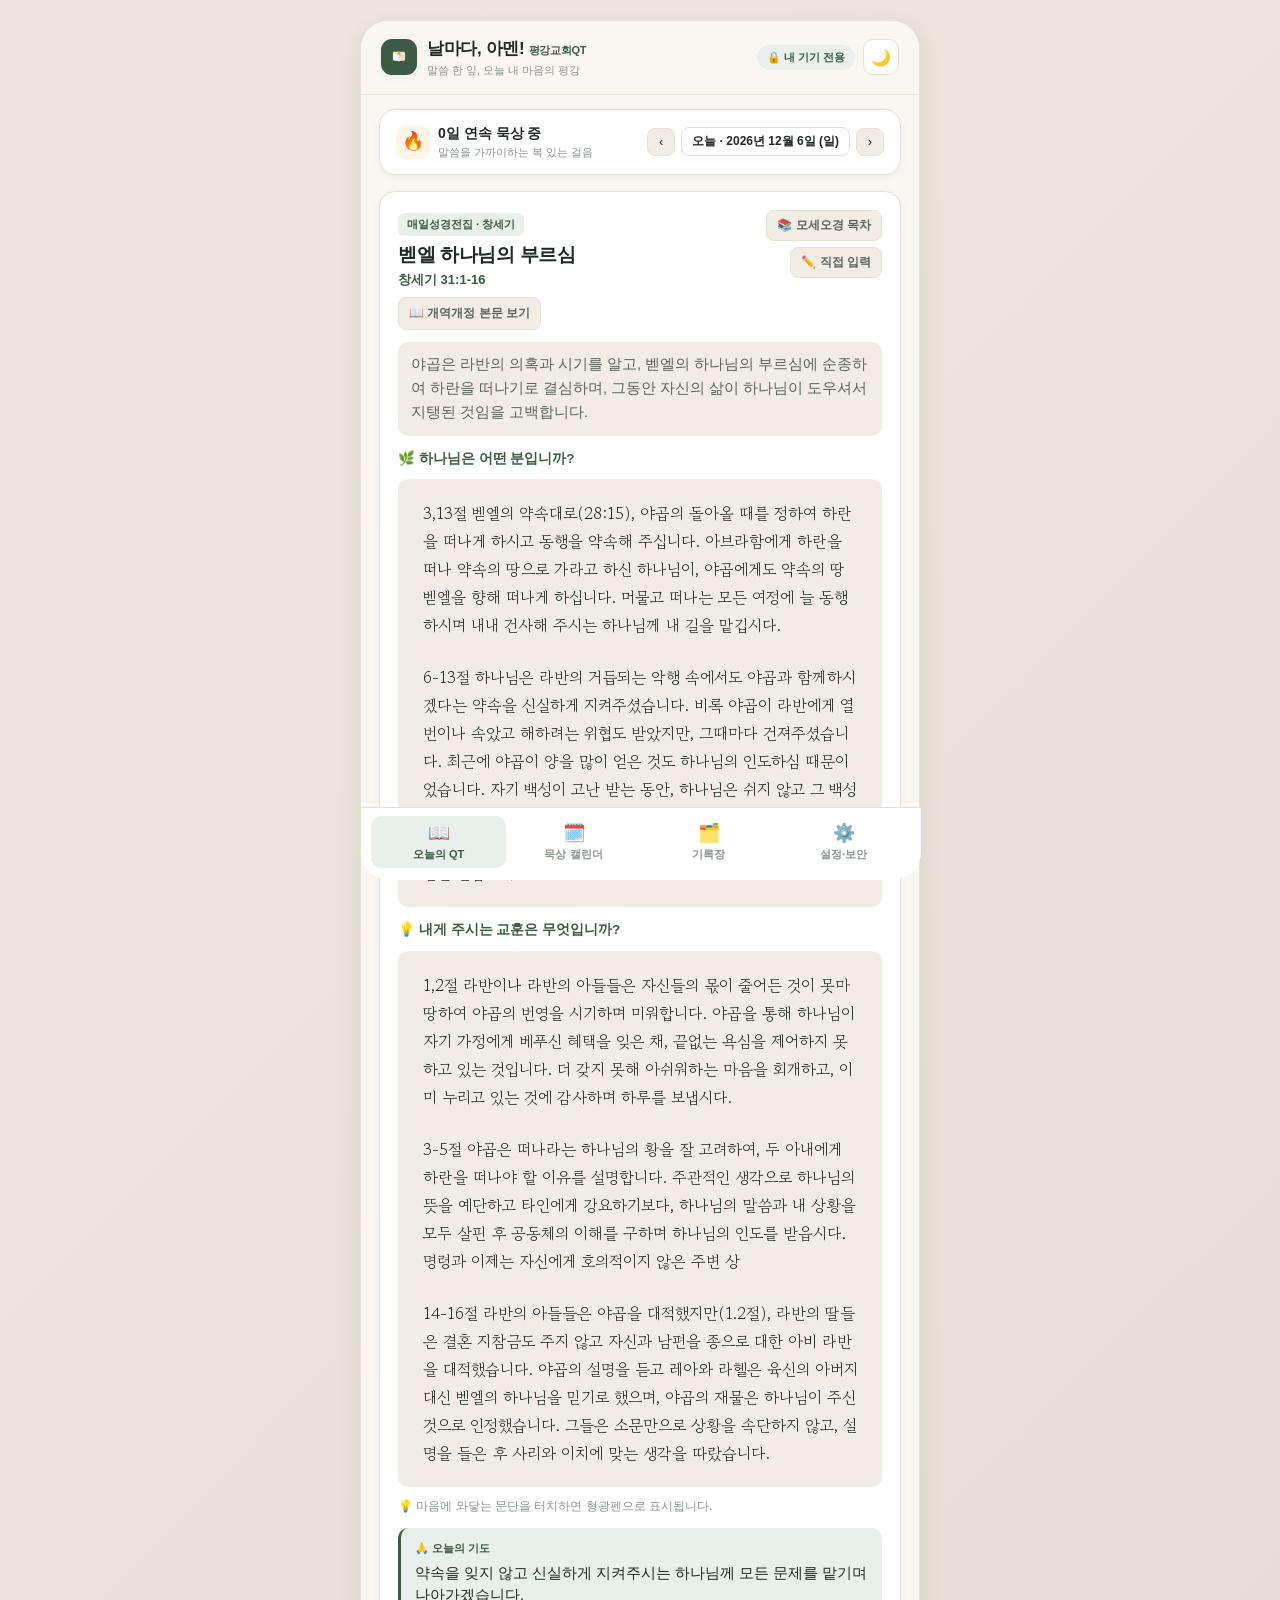
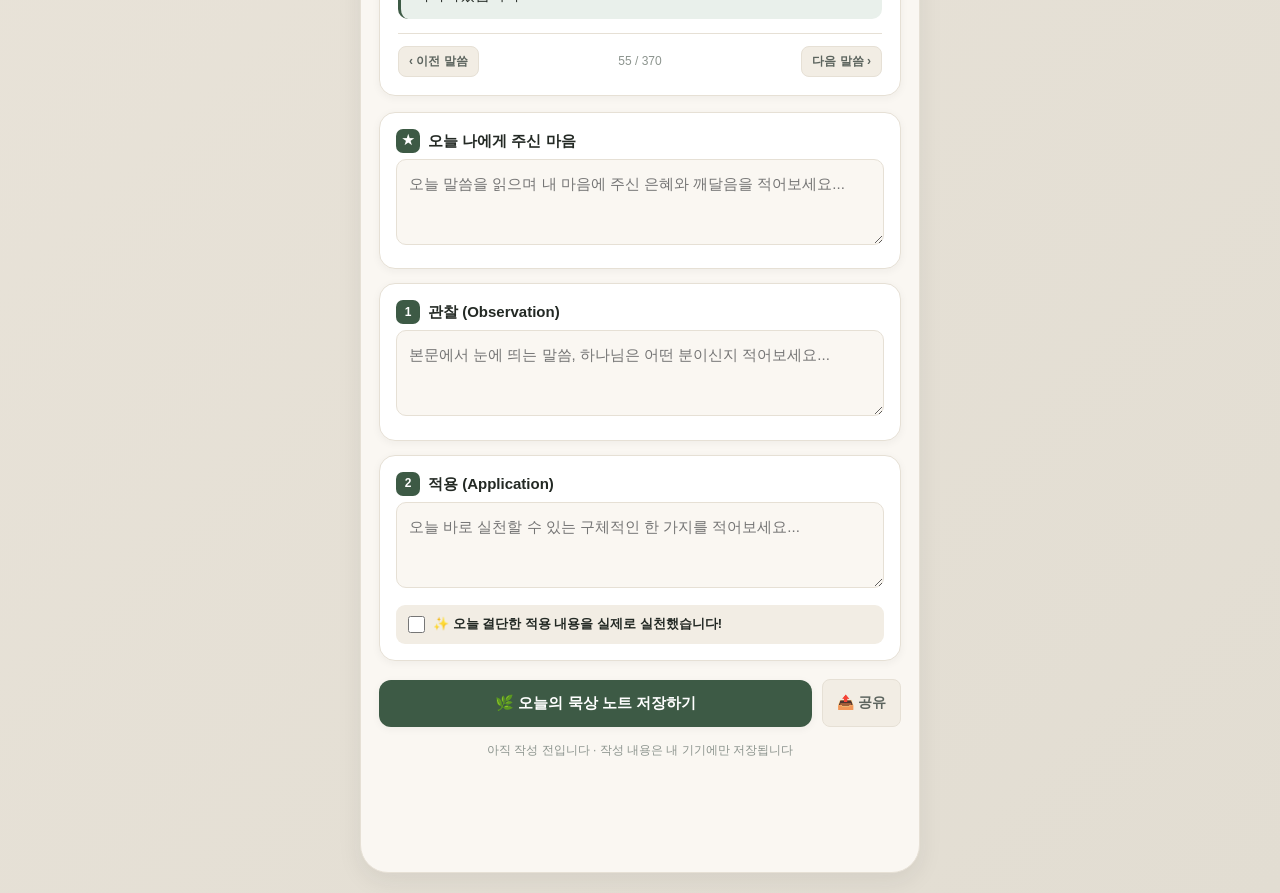
==== commit e808f224: "앱 이름 '날마다, 아멘!'으로 변경, 묵상 칸 정리, 개역개정 본문 보기 버튼 추가, 묵상집 본문 갱신 제미나이로 수정한 내용을 반영하고, 본문 데이터의 깨진 문자와 장절 표기를" ====
--- a/index.html
+++ b/index.html
@@ -5,9 +5,9 @@
   <meta name="viewport" content="width=device-width, initial-scale=1.0, maximum-scale=1.0, user-scalable=no" />
   <meta name="apple-mobile-web-app-capable" content="yes" />
   <meta name="apple-mobile-web-app-status-bar-style" content="default" />
-  <meta name="apple-mobile-web-app-title" content="날마다평강" />
+  <meta name="apple-mobile-web-app-title" content="날마다, 아멘!" />
   <meta name="theme-color" content="#2F4B38" />
-  <title>날마다평강 - 말씀 한 잎, 하루의 평강</title>
+  <title>날마다, 아멘! - 평강교회QT</title>
   <link rel="icon" type="image/svg+xml" href="./icon.svg" />
   <link rel="apple-touch-icon" href="./icon.svg" />
   <link rel="manifest" href="./manifest.json" />
@@ -32,7 +32,7 @@
           </svg>
         </div>
         <div>
-          <div class="brand-title">날마다평강 <span style="font-size:11px;font-weight:600;color:var(--accent-primary);">QT</span></div>
+          <div class="brand-title">날마다, 아멘! <span style="font-size:11px;font-weight:600;color:var(--accent-primary);">평강교회QT</span></div>
           <div class="brand-subtitle">말씀 한 잎, 오늘 내 마음의 평강</div>
         </div>
       </div>
@@ -73,6 +73,14 @@
               <span class="badge-tag" id="passageThemeBadge">매일성경 · 창세기</span>
               <h1 class="passage-title" id="passageTitle">혼돈에서 질서로</h1>
               <div class="passage-ref" id="passageRef">창세기 1:1-13</div>
+              <a
+                class="small-btn"
+                id="readBibleBtn"
+                href="https://www.bskorea.or.kr/bible/korbibReadpage.php?version=GAE&book=gen&chap=1"
+                target="_blank"
+                rel="noopener noreferrer"
+                style="text-decoration: none; margin-top: 6px; display: inline-flex; align-items: center; gap: 4px;"
+              >📖 개역개정 본문 보기</a>
             </div>
             <div style="display: flex; flex-direction: column; gap: 6px; align-items: flex-end;">
               <button class="small-btn" id="openBookIndexBtn">📚 모세오경 목차</button>
@@ -113,14 +121,13 @@
           <div class="qt-step-card">
             <div class="qt-step-header">
               <span class="step-pill">★</span>
-              <span class="qt-step-title">오늘 나에게 주신 한 줄 제목</span>
-            </div>
-            <input
-              type="text"
-              class="qt-input"
-              id="qtSummaryTitle"
-              placeholder="예: 시냇가에 심은 나무처럼 말씀 안에 거하기"
-            />
+              <span class="qt-step-title">오늘 나에게 주신 마음</span>
+            </div>
+            <textarea
+              class="qt-textarea"
+              id="qtMeditation"
+              placeholder="오늘 말씀을 읽으며 내 마음에 주신 은혜와 깨달음을 적어보세요..."
+            ></textarea>
           </div>
 
           <div class="qt-step-card">
@@ -128,62 +135,27 @@
               <span class="step-pill">1</span>
               <span class="qt-step-title">관찰 (Observation)</span>
             </div>
-            <div class="qt-step-desc">본문에서 하나님은 어떤 분이신가요? 눈에 띄는 단어와 약속은 무엇인가요?</div>
             <textarea
               class="qt-textarea"
               id="qtObservation"
-              placeholder="말씀 본문을 천천히 읽으며 발견한 내용을 적어보세요..."
+              placeholder="본문에서 눈에 띄는 말씀, 하나님은 어떤 분이신지 적어보세요..."
             ></textarea>
           </div>
 
           <div class="qt-step-card">
             <div class="qt-step-header">
               <span class="step-pill">2</span>
-              <span class="qt-step-title">느낌 및 묵상 (Meditation)</span>
-            </div>
-            <div class="qt-step-desc">오늘 내 삶의 상황에 비추어 볼 때 주님이 주시는 마음과 깨달음은 무엇인가요?</div>
-            <textarea
-              class="qt-textarea"
-              id="qtMeditation"
-              placeholder="나에게 건네시는 주님의 세미한 음성과 깨달음을 기록해 보세요..."
-            ></textarea>
-          </div>
-
-          <div class="qt-step-card">
-            <div class="qt-step-header">
-              <span class="step-pill">3</span>
               <span class="qt-step-title">적용 (Application)</span>
             </div>
-            <div class="qt-step-desc">오늘 하루 구체적으로 실천할 수 있는 작은 순종 한 가지는 무엇인가요?</div>
             <textarea
               class="qt-textarea"
               id="qtApplication"
-              placeholder="오늘 바로 실천할 수 있는 구체적인 행동을 적어보세요..."
+              placeholder="오늘 바로 실천할 수 있는 구체적인 한 가지를 적어보세요..."
             ></textarea>
             <label class="action-check-row">
               <input type="checkbox" id="qtActionDone" />
               <span>✨ 오늘 결단한 적용 내용을 실제로 실천했습니다!</span>
             </label>
-          </div>
-
-          <div class="qt-step-card">
-            <div class="qt-step-header">
-              <span class="step-pill">4</span>
-              <span class="qt-step-title">기도와 감사 (Prayer &amp; Gratitude)</span>
-            </div>
-            <div class="qt-step-desc">붙잡은 말씀을 가지고 주님께 드리는 기도와 오늘의 감사를 적어보세요.</div>
-            <textarea
-              class="qt-textarea"
-              id="qtPrayer"
-              placeholder="사랑의 주님, 오늘 말씀을 통해..."
-            ></textarea>
-            <input
-              type="text"
-              class="qt-input"
-              id="qtGratitude"
-              style="margin-top: 8px;"
-              placeholder="🙏 오늘의 한 줄 감사 제목"
-            />
           </div>
 
           <div class="save-bar">
@@ -365,17 +337,6 @@
           </ul>
         </div>
 
-        <div class="card">
-          <h3 class="qt-step-title" style="margin-bottom: 6px;">📚 권별 이동 잠금 (PIN 관리)</h3>
-          <p style="font-size: 13px; color: var(--text-secondary); margin-bottom: 10px;">
-            창세기 외 다른 권(출애굽기·레위기·민수기·신명기)으로 넘어갈 때 PIN을 입력해야 열립니다.
-          </p>
-          <div id="bookLockStatusList" class="book-lock-chips"></div>
-          <div style="display: flex; gap: 8px; flex-wrap: wrap; margin-top: 10px;">
-            <button type="button" class="small-btn" id="changeBookPinBtn">🔑 권 이동 PIN 변경</button>
-            <button type="button" class="small-btn" id="relockBooksBtn">🔒 창세기 외 모두 다시 잠그기</button>
-          </div>
-        </div>
 
         <div class="card">
           <h3 class="qt-step-title" style="margin-bottom: 6px;">🔐 앱 전체 화면 잠금 (4자리 비밀번호)</h3>
--- a/styles.css
+++ b/styles.css
@@ -998,19 +998,29 @@
 
 .book-tabs {
   display: flex;
+  flex-wrap: wrap;
+  flex-shrink: 0;
   gap: 6px;
-  overflow-x: auto;
   padding-bottom: 8px;
   margin-bottom: 8px;
 }
 
+.modal-box-tall > * {
+  flex-shrink: 0;
+}
+
+.modal-box-tall > .index-list {
+  flex-shrink: 1;
+  min-height: 120px;
+}
+
 .book-tab-btn {
-  padding: 6px 11px;
+  padding: 8px 12px;
   border-radius: 999px;
   border: 1px solid var(--border-color);
   background: var(--bg-subtle);
   color: var(--text-secondary);
-  font-size: 12.5px;
+  font-size: 13.5px;
   font-weight: 600;
   white-space: nowrap;
   cursor: pointer;
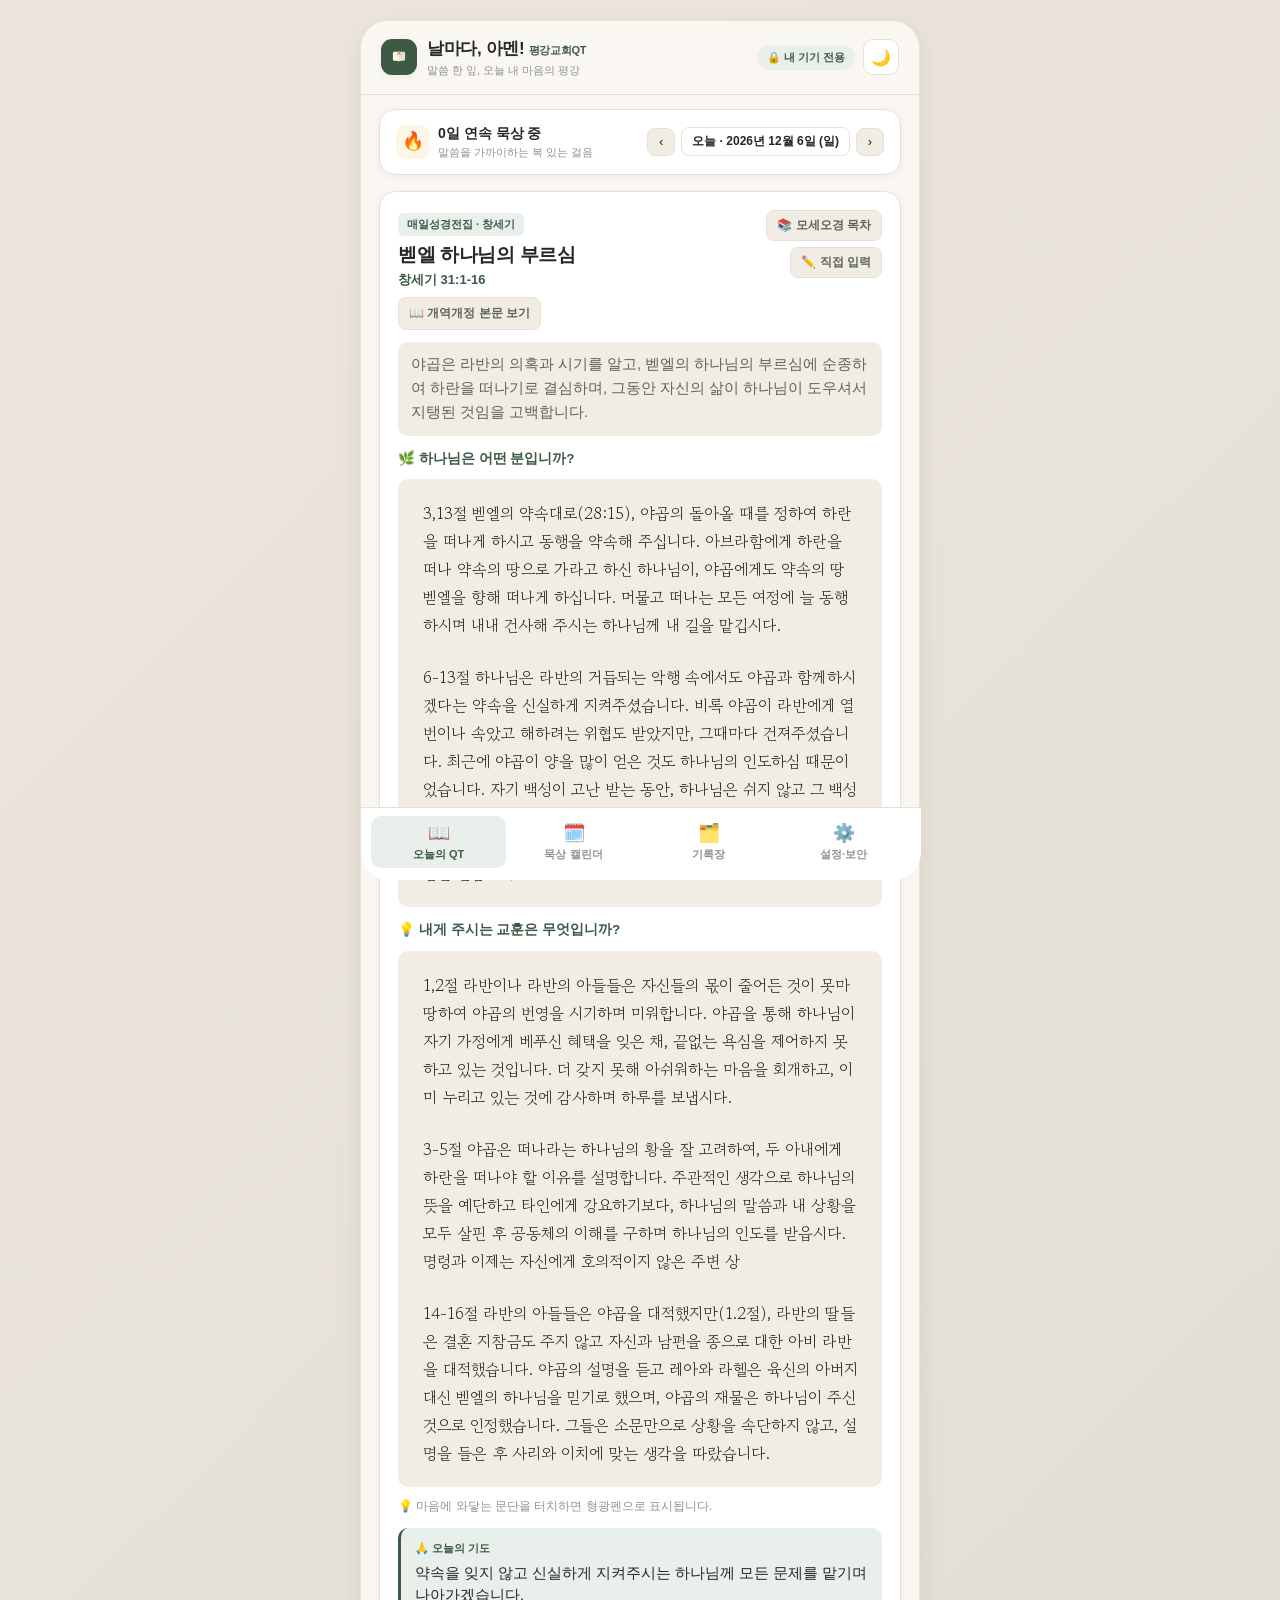
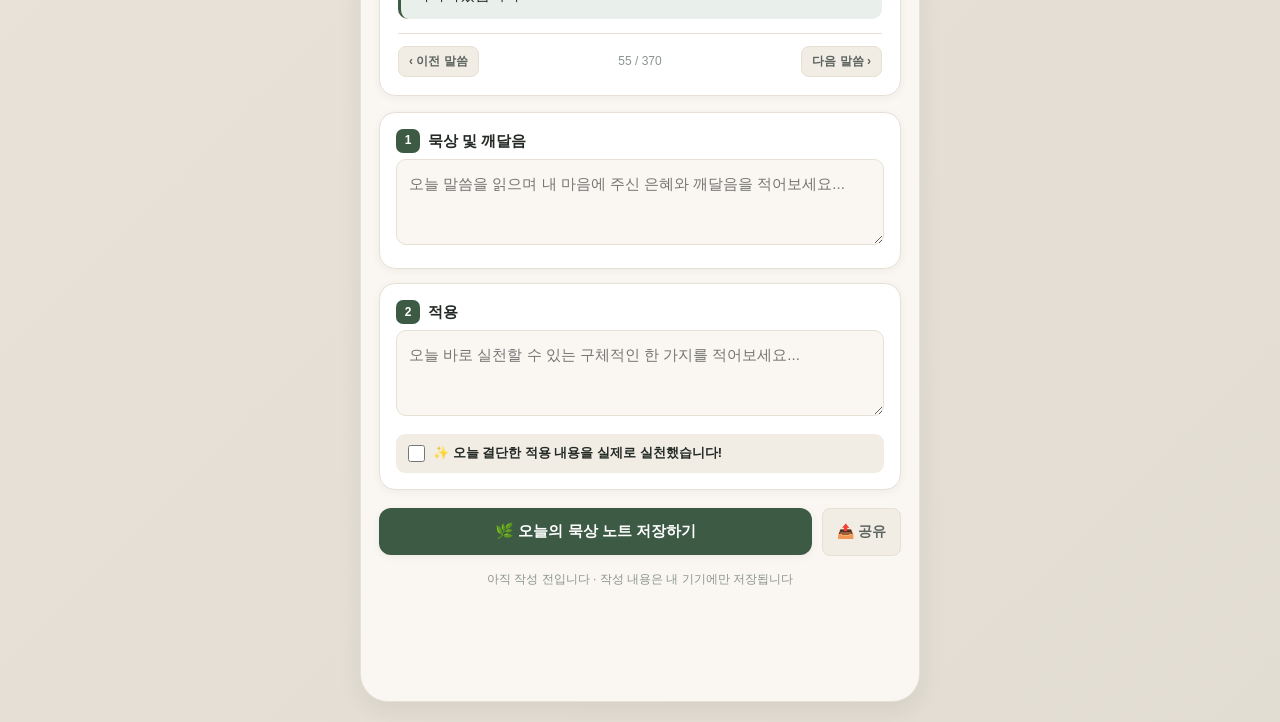
==== commit aed5ec40: "관찰 칸 제거, 묵상 및 깨달음·적용 두 칸으로 정리 Co-Authored-By: Claude Opus 5.5 <noreply@anthropic.com>" ====
--- a/index.html
+++ b/index.html
@@ -120,8 +120,8 @@
         <div class="qt-step-list">
           <div class="qt-step-card">
             <div class="qt-step-header">
-              <span class="step-pill">★</span>
-              <span class="qt-step-title">오늘 나에게 주신 마음</span>
+              <span class="step-pill">1</span>
+              <span class="qt-step-title">묵상 및 깨달음</span>
             </div>
             <textarea
               class="qt-textarea"
@@ -132,20 +132,8 @@
 
           <div class="qt-step-card">
             <div class="qt-step-header">
-              <span class="step-pill">1</span>
-              <span class="qt-step-title">관찰 (Observation)</span>
-            </div>
-            <textarea
-              class="qt-textarea"
-              id="qtObservation"
-              placeholder="본문에서 눈에 띄는 말씀, 하나님은 어떤 분이신지 적어보세요..."
-            ></textarea>
-          </div>
-
-          <div class="qt-step-card">
-            <div class="qt-step-header">
               <span class="step-pill">2</span>
-              <span class="qt-step-title">적용 (Application)</span>
+              <span class="qt-step-title">적용</span>
             </div>
             <textarea
               class="qt-textarea"
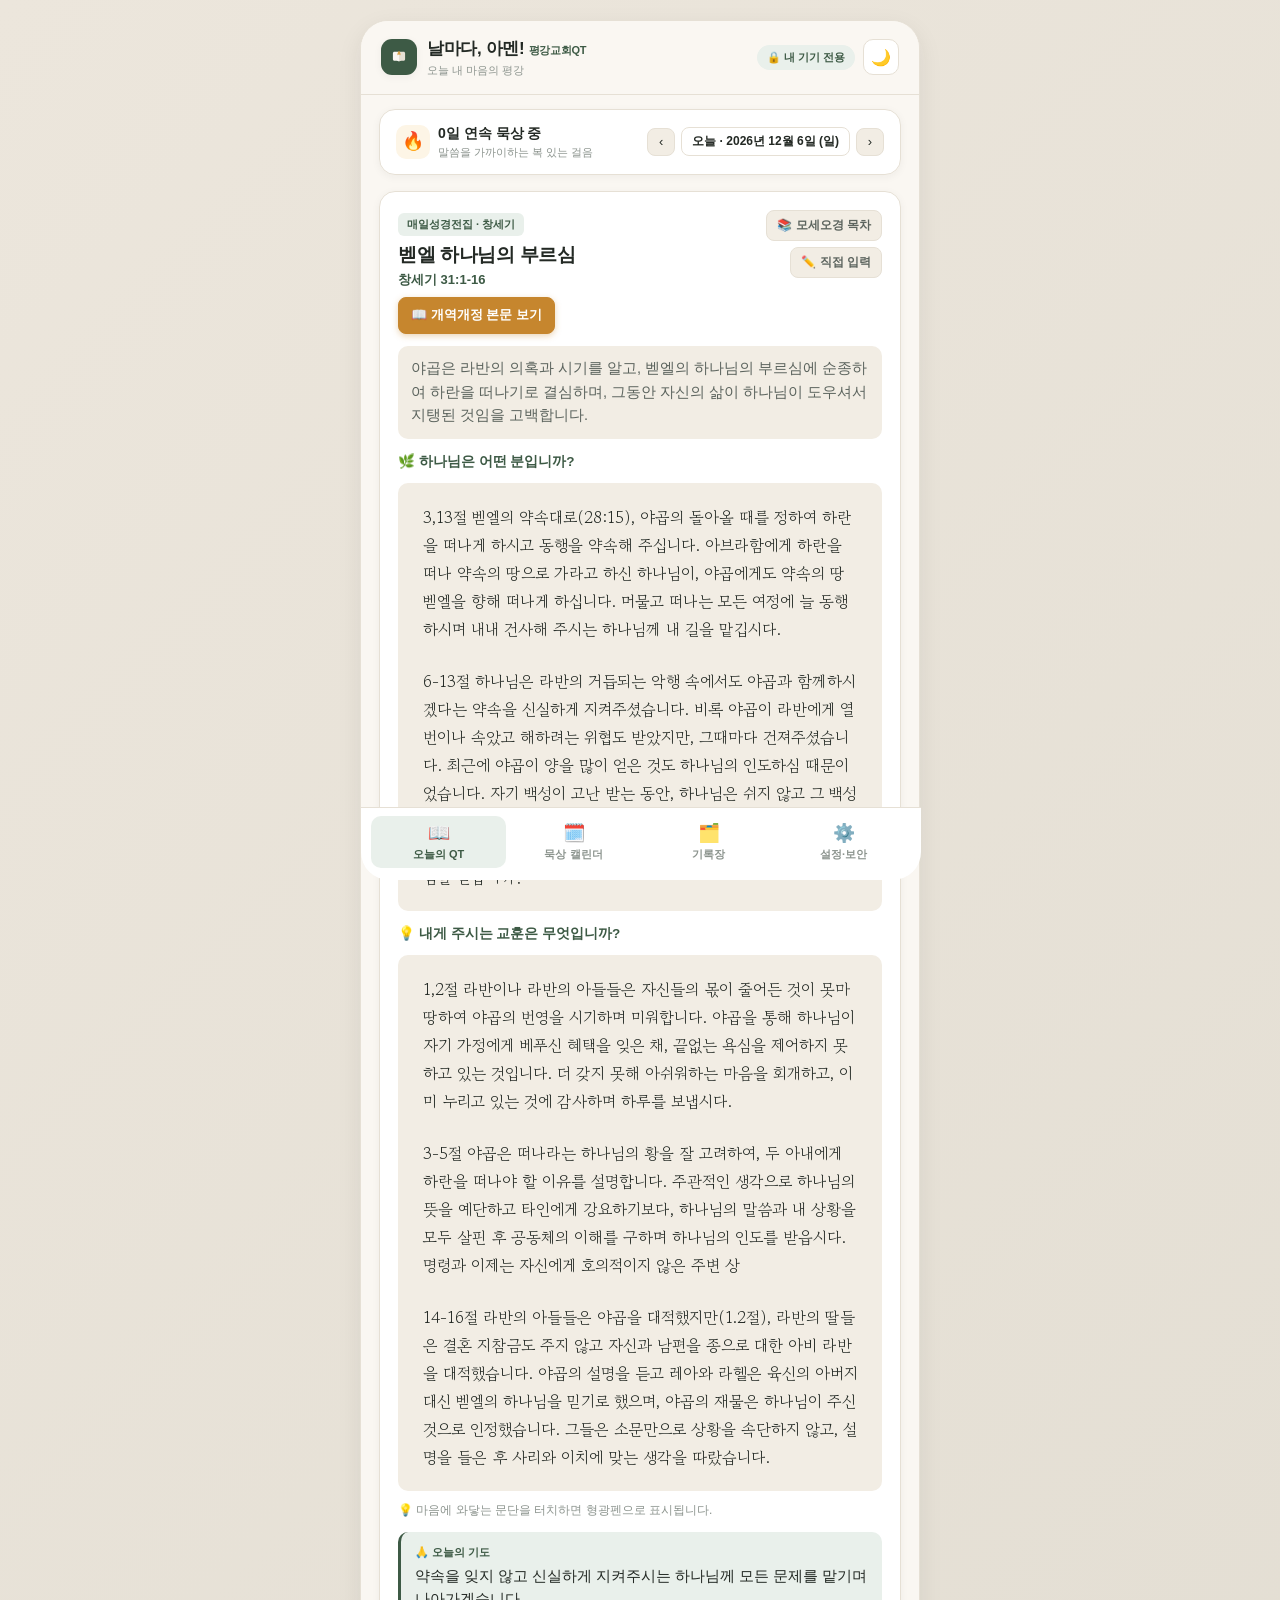
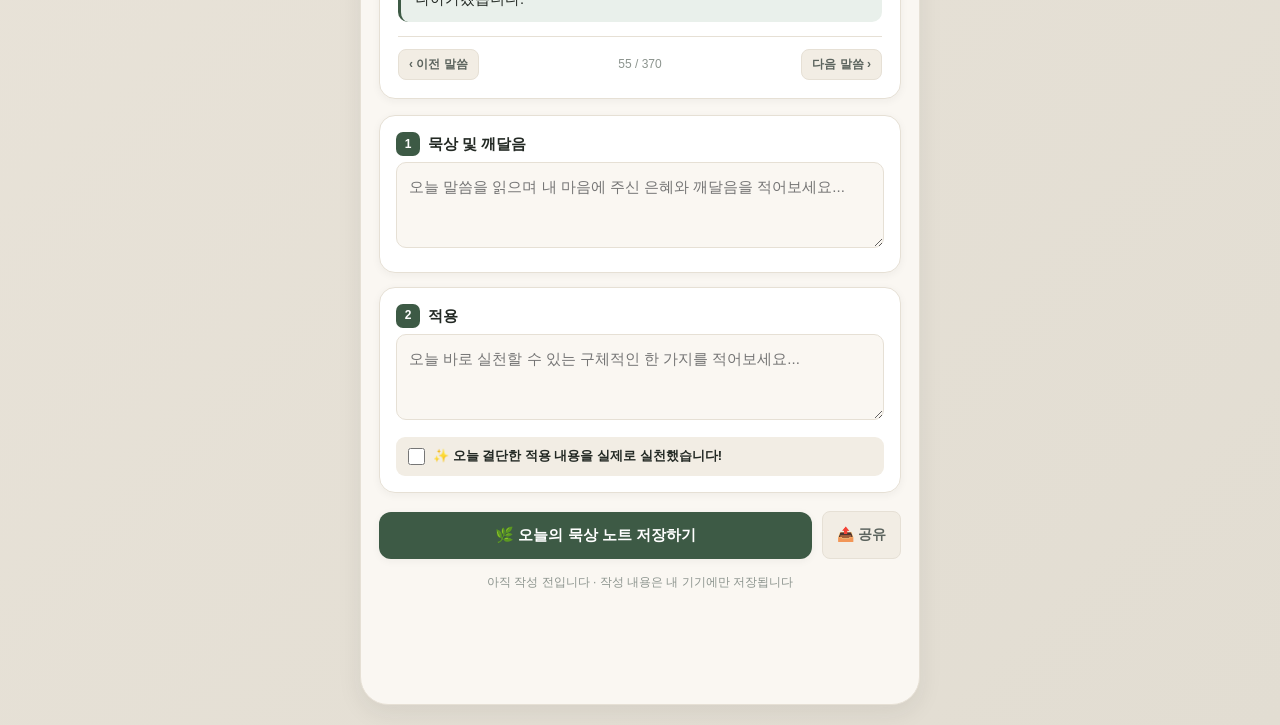
==== commit af053486: "부제에서 '말씀 한 잎' 제거, 공유 문구의 예전 앱 이름 정리 Co-Authored-By: Claude Opus 5.5 <noreply@anthropic.com>" ====
--- a/index.html
+++ b/index.html
@@ -33,7 +33,7 @@
         </div>
         <div>
           <div class="brand-title">날마다, 아멘! <span style="font-size:11px;font-weight:600;color:var(--accent-primary);">평강교회QT</span></div>
-          <div class="brand-subtitle">말씀 한 잎, 오늘 내 마음의 평강</div>
+          <div class="brand-subtitle">오늘 내 마음의 평강</div>
         </div>
       </div>
 
@@ -312,7 +312,7 @@
           <span class="badge-tag">100% 기기 내 이중 영구 저장</span>
           <h2 class="passage-title" style="margin-bottom: 8px;">데이터가 절대 지워지지 않게 보호합니다</h2>
           <p style="font-size: 13.5px; color: var(--text-secondary); line-height: 1.65;">
-            날마다평강에 기록하시는 모든 묵상 노트와 기도 제목은 <strong>외부 서버로 일절 전송되지 않으며</strong>,
+            날마다, 아멘!에 기록하시는 모든 묵상 노트와 기도 제목은 <strong>외부 서버로 일절 전송되지 않으며</strong>,
             현재 기기의 <strong>LocalStorage + IndexedDB 두 곳에 실시간으로 동시 이중 저장</strong>됩니다.
           </p>
           <div id="storagePersistStatus" class="font-preview-box" style="margin-top: 10px; font-size: 12.5px; color: var(--accent-primary); font-weight: 600;">
@@ -477,7 +477,7 @@
   <div class="lock-overlay" id="pinLockOverlay">
     <div class="modal-box" style="text-align: center;">
       <div style="font-size: 28px; margin-bottom: 6px;">🔒</div>
-      <h3 class="passage-title" id="pinLockTitle">날마다평강 잠금 해제</h3>
+      <h3 class="passage-title" id="pinLockTitle">날마다, 아멘! 잠금 해제</h3>
       <p style="font-size: 12.5px; color: var(--text-muted); margin-top: 4px;" id="pinLockDesc">
         설정하신 4자리 비밀번호를 입력해 주세요.
       </p>
--- a/styles.css
+++ b/styles.css
@@ -1094,3 +1094,29 @@
   border-color: var(--accent-primary);
   color: var(--accent-primary);
 }
+
+/* 묵상 글 첫머리 '전체' 표시: 굵게 + 아래 줄에서 본문 시작 */
+.verse-whole-label {
+  display: block;
+  font-weight: 800;
+  margin-bottom: 4px;
+  color: var(--text-primary);
+}
+
+/* 개역개정 본문 보기 버튼: 한눈에 보이도록 강조 */
+#readBibleBtn {
+  background: var(--accent-gold);
+  border-color: var(--accent-gold);
+  color: #fff;
+  font-size: 13px;
+  font-weight: 700;
+  padding: 7px 12px;
+  box-shadow: 0 2px 6px rgba(198, 134, 46, 0.35);
+}
+
+#readBibleBtn:hover,
+#readBibleBtn:active {
+  background: var(--accent-coral);
+  border-color: var(--accent-coral);
+  color: #fff;
+}
